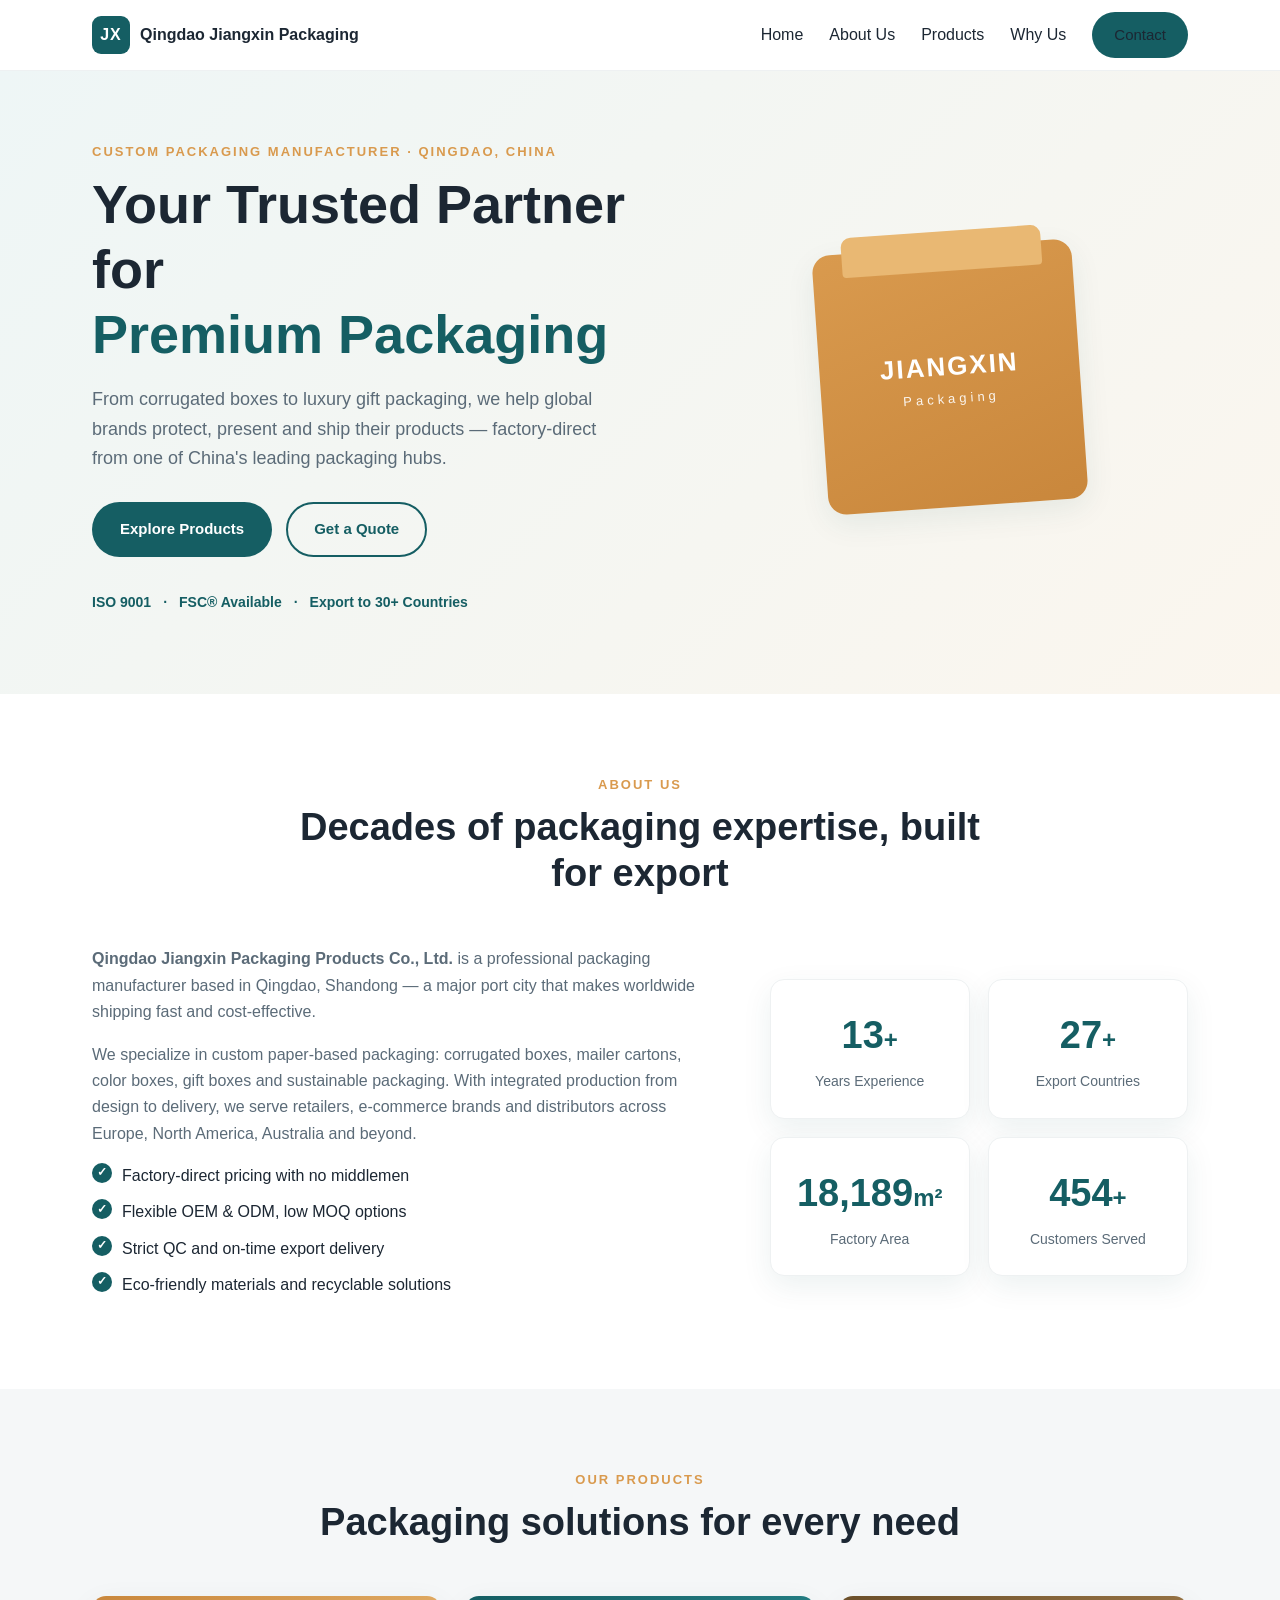
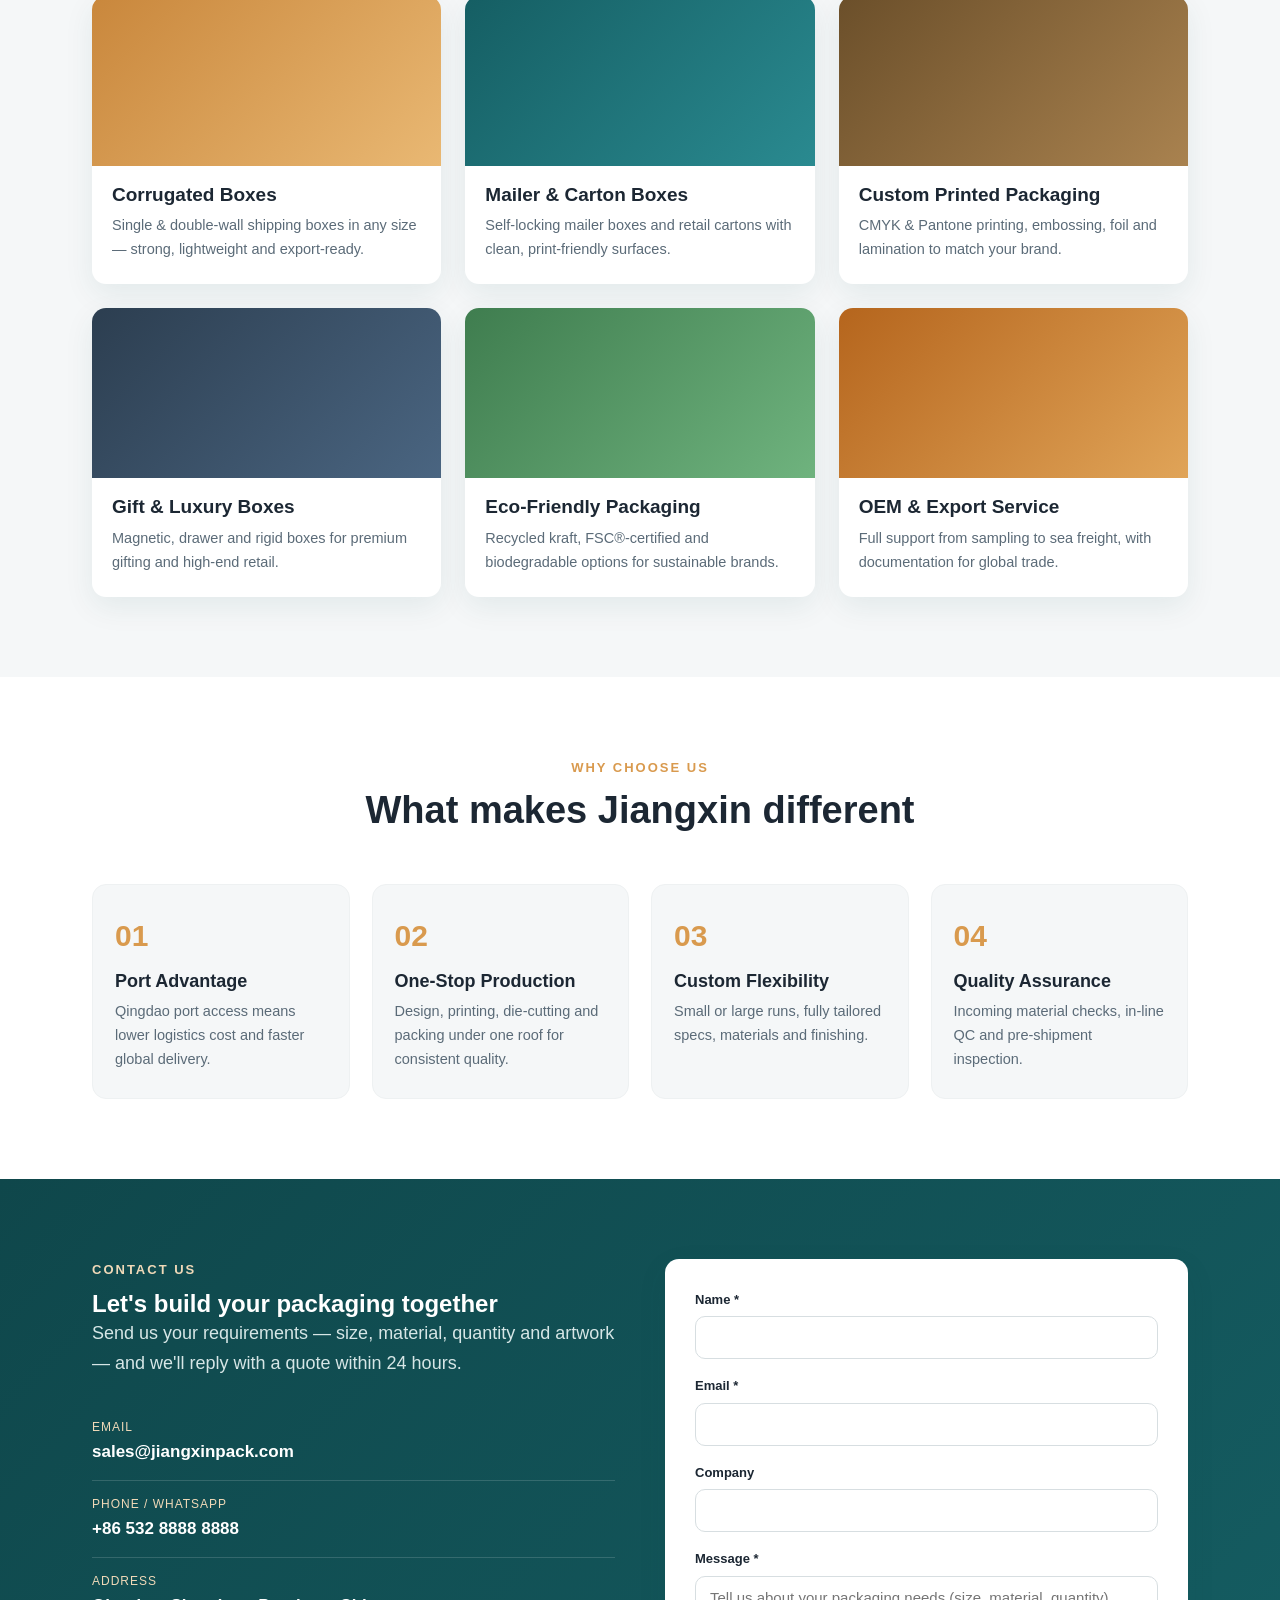
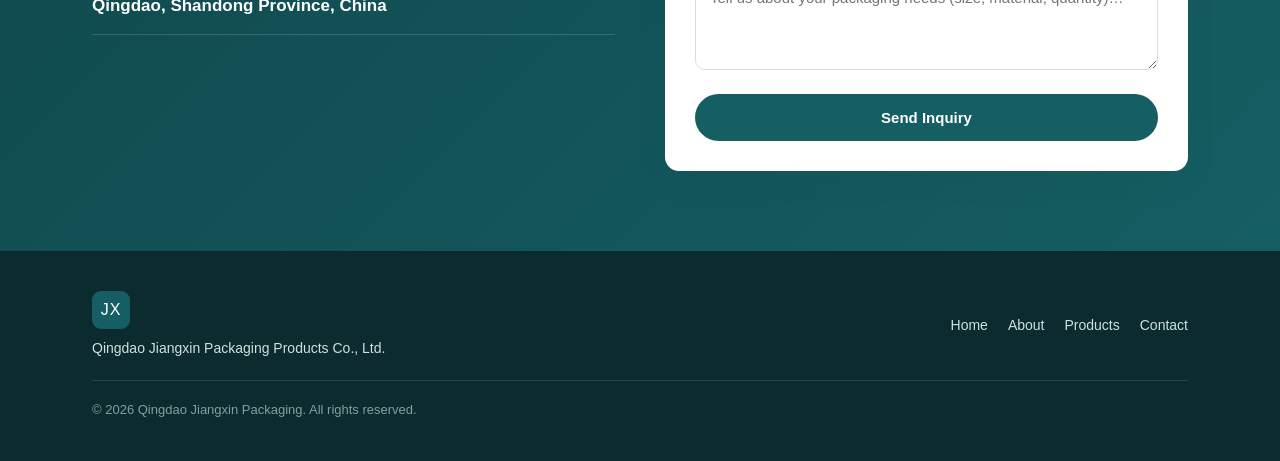
==== index.html @ e774b6d3 "initial website" ====
<!DOCTYPE html>
<html lang="en">
<head>
  <meta charset="UTF-8" />
  <meta name="viewport" content="width=device-width, initial-scale=1.0" />
  <!-- SEO: 把下面三项改成你们公司的真实信息 -->
  <title>Qingdao Jiangxin Packaging Products Co., Ltd. | Custom Packaging Manufacturer</title>
  <meta name="description" content="Qingdao Jiangxin Packaging Products Co., Ltd. is a trusted Chinese manufacturer of corrugated boxes, cartons, gift boxes and eco-friendly custom packaging for global brands." />
  <meta name="keywords" content="packaging manufacturer, corrugated box, custom packaging, gift box, eco packaging, Qingdao packaging, China packaging" />
  <link rel="stylesheet" href="styles.css" />
</head>
<body>

  <!-- ===================== 顶部导航 ===================== -->
  <header class="header" id="top">
    <div class="container nav">
      <a href="#top" class="logo">
        <span class="logo-mark">JX</span>
        <span class="logo-text">Qingdao Jiangxin Packaging</span>
      </a>

      <button class="nav-toggle" id="navToggle" aria-label="Open menu">
        <span></span><span></span><span></span>
      </button>

      <nav class="nav-links" id="navLinks">
        <a href="#home">Home</a>
        <a href="#about">About Us</a>
        <a href="#products">Products</a>
        <a href="#why">Why Us</a>
        <a href="#contact" class="btn btn-nav">Contact</a>
      </nav>
    </div>
  </header>

  <!-- ===================== 首页 Hero ===================== -->
  <section class="hero" id="home">
    <div class="container hero-inner">
      <div class="hero-copy">
        <p class="eyebrow">Custom Packaging Manufacturer · Qingdao, China</p>
        <h1>Your Trusted Partner for<br /><span class="accent">Premium Packaging</span></h1>
        <p class="lead">
          From corrugated boxes to luxury gift packaging, we help global brands
          protect, present and ship their products — factory-direct from one of
          China's leading packaging hubs.
        </p>
        <div class="hero-actions">
          <a href="#products" class="btn btn-primary">Explore Products</a>
          <a href="#contact" class="btn btn-ghost">Get a Quote</a>
        </div>
        <!-- 信任背书：可替换成你们的真实认证 logo -->
        <div class="trust">
          <span>ISO 9001</span><span>·</span><span>FSC® Available</span><span>·</span><span>Export to 30+ Countries</span>
        </div>
      </div>

      <!-- Hero 配图占位：替换成你们的工厂/产品实拍图，建议 1200x800 -->
      <div class="hero-art" aria-hidden="true">
        <div class="box-illustration">
          <div class="box-top"></div>
          <div class="box-body">
            <span>JIANGXIN</span>
            <small>Packaging</small>
          </div>
        </div>
      </div>
    </div>
  </section>

  <!-- ===================== 关于我们 ===================== -->
  <section class="section" id="about">
    <div class="container">
      <div class="section-head">
        <p class="eyebrow">About Us</p>
        <h2>Decades of packaging expertise, built for export</h2>
      </div>

      <div class="about-grid">
        <div class="about-text">
          <p>
            <strong>Qingdao Jiangxin Packaging Products Co., Ltd.</strong> is a
            professional packaging manufacturer based in Qingdao, Shandong —
            a major port city that makes worldwide shipping fast and cost-effective.
          </p>
          <p>
            We specialize in custom paper-based packaging: corrugated boxes,
            mailer cartons, color boxes, gift boxes and sustainable packaging.
            With integrated production from design to delivery, we serve
            retailers, e-commerce brands and distributors across Europe, North
            America, Australia and beyond.
          </p>
          <ul class="checklist">
            <li>Factory-direct pricing with no middlemen</li>
            <li>Flexible OEM &amp; ODM, low MOQ options</li>
            <li>Strict QC and on-time export delivery</li>
            <li>Eco-friendly materials and recyclable solutions</li>
          </ul>
        </div>

        <!-- 数据占位：替换成你们真实数字 -->
        <div class="stats">
          <div class="stat"><span class="num" data-target="15">0</span><span class="suffix">+</span><p>Years Experience</p></div>
          <div class="stat"><span class="num" data-target="30">0</span><span class="suffix">+</span><p>Export Countries</p></div>
          <div class="stat"><span class="num" data-target="20000">0</span><span class="suffix">m²</span><p>Factory Area</p></div>
          <div class="stat"><span class="num" data-target="500">0</span><span class="suffix">+</span><p>Customers Served</p></div>
        </div>
      </div>
    </div>
  </section>

  <!-- ===================== 产品 ===================== -->
  <section class="section section-alt" id="products">
    <div class="container">
      <div class="section-head">
        <p class="eyebrow">Our Products</p>
        <h2>Packaging solutions for every need</h2>
      </div>

      <div class="cards">
        <!-- 每张卡片：把 icon 下方的图片占位换成真实产品图 -->
        <article class="card">
          <div class="card-img ph-1"></div>
          <h3>Corrugated Boxes</h3>
          <p>Single &amp; double-wall shipping boxes in any size — strong, lightweight and export-ready.</p>
        </article>

        <article class="card">
          <div class="card-img ph-2"></div>
          <h3>Mailer &amp; Carton Boxes</h3>
          <p>Self-locking mailer boxes and retail cartons with clean, print-friendly surfaces.</p>
        </article>

        <article class="card">
          <div class="card-img ph-3"></div>
          <h3>Custom Printed Packaging</h3>
          <p>CMYK &amp; Pantone printing, embossing, foil and lamination to match your brand.</p>
        </article>

        <article class="card">
          <div class="card-img ph-4"></div>
          <h3>Gift &amp; Luxury Boxes</h3>
          <p>Magnetic, drawer and rigid boxes for premium gifting and high-end retail.</p>
        </article>

        <article class="card">
          <div class="card-img ph-5"></div>
          <h3>Eco-Friendly Packaging</h3>
          <p>Recycled kraft, FSC®-certified and biodegradable options for sustainable brands.</p>
        </article>

        <article class="card">
          <div class="card-img ph-6"></div>
          <h3>OEM &amp; Export Service</h3>
          <p>Full support from sampling to sea freight, with documentation for global trade.</p>
        </article>
      </div>
    </div>
  </section>

  <!-- ===================== 为什么选我们 ===================== -->
  <section class="section" id="why">
    <div class="container">
      <div class="section-head">
        <p class="eyebrow">Why Choose Us</p>
        <h2>What makes Jiangxin different</h2>
      </div>

      <div class="why-grid">
        <div class="why-item"><span class="why-num">01</span><h3>Port Advantage</h3><p>Qingdao port access means lower logistics cost and faster global delivery.</p></div>
        <div class="why-item"><span class="why-num">02</span><h3>One-Stop Production</h3><p>Design, printing, die-cutting and packing under one roof for consistent quality.</p></div>
        <div class="why-item"><span class="why-num">03</span><h3>Custom Flexibility</h3><p>Small or large runs, fully tailored specs, materials and finishing.</p></div>
        <div class="why-item"><span class="why-num">04</span><h3>Quality Assurance</h3><p>Incoming material checks, in-line QC and pre-shipment inspection.</p></div>
      </div>
    </div>
  </section>

  <!-- ===================== 联系我们 ===================== -->
  <section class="section section-contact" id="contact">
    <div class="container contact-grid">
      <div class="contact-info">
        <p class="eyebrow">Contact Us</p>
        <h2>Let's build your packaging together</h2>
        <p class="lead">Send us your requirements — size, material, quantity and artwork — and we'll reply with a quote within 24 hours.</p>

        <ul class="contact-list">
          <!-- 替换成你们真实联系方式 -->
          <li><span class="ci-label">Email</span><a href="mailto:sales@jiangxinpack.com">sales@jiangxinpack.com</a></li>
          <li><span class="ci-label">Phone / WhatsApp</span><a href="tel:+8653288888888">+86 532 8888 8888</a></li>
          <li><span class="ci-label">Address</span><span>Qingdao, Shandong Province, China</span></li>
        </ul>
      </div>

      <!-- 表单：部署后把 action 换成 Formspree 免费地址，即可真实收件；当前为演示 -->
      <form class="contact-form" id="contactForm" action="https://formspree.io/f/your-form-id" method="POST">
        <div class="field">
          <label for="name">Name *</label>
          <input type="text" id="name" name="name" required />
        </div>
        <div class="field">
          <label for="email">Email *</label>
          <input type="email" id="email" name="email" required />
        </div>
        <div class="field">
          <label for="company">Company</label>
          <input type="text" id="company" name="company" />
        </div>
        <div class="field">
          <label for="message">Message *</label>
          <textarea id="message" name="message" rows="4" required placeholder="Tell us about your packaging needs (size, material, quantity)…"></textarea>
        </div>
        <button type="submit" class="btn btn-primary btn-block">Send Inquiry</button>
        <p class="form-note" id="formNote" hidden>Thanks! Your message has been recorded. We'll reply shortly.</p>
      </form>
    </div>
  </section>

  <!-- ===================== 页脚 ===================== -->
  <footer class="footer">
    <div class="container footer-inner">
      <div>
        <span class="logo-mark">JX</span>
        <p class="footer-name">Qingdao Jiangxin Packaging Products Co., Ltd.</p>
      </div>
      <nav class="footer-links">
        <a href="#home">Home</a>
        <a href="#about">About</a>
        <a href="#products">Products</a>
        <a href="#contact">Contact</a>
      </nav>
      <p class="copyright">© <span id="year"></span> Qingdao Jiangxin Packaging. All rights reserved.</p>
    </div>
  </footer>

  <script src="script.js"></script>
</body>
</html>
---- styles.css ----
/* ===================== 基础变量 ===================== */
:root {
  --teal: #155e63;
  --teal-dark: #0f474b;
  --kraft: #d99a4e;
  --kraft-light: #f0d9b8;
  --ink: #1c2733;
  --muted: #5b6b78;
  --bg: #ffffff;
  --bg-alt: #f5f7f8;
  --radius: 14px;
  --shadow: 0 10px 30px rgba(15, 71, 75, 0.08);
  --max: 1140px;
}

* { margin: 0; padding: 0; box-sizing: border-box; }

html { scroll-behavior: smooth; }

body {
  font-family: "Segoe UI", Roboto, "Helvetica Neue", Arial, "PingFang SC", "Microsoft YaHei", sans-serif;
  color: var(--ink);
  background: var(--bg);
  line-height: 1.65;
  -webkit-font-smoothing: antialiased;
}

.container { width: 100%; max-width: var(--max); margin: 0 auto; padding: 0 22px; }

a { text-decoration: none; color: inherit; }

h1, h2, h3 { line-height: 1.2; font-weight: 700; }

.eyebrow {
  text-transform: uppercase;
  letter-spacing: 2px;
  font-size: 13px;
  font-weight: 700;
  color: var(--kraft);
  margin-bottom: 10px;
}

.lead { font-size: 18px; color: var(--muted); }

.accent { color: var(--teal); }

/* ===================== 按钮 ===================== */
.btn {
  display: inline-block;
  padding: 13px 26px;
  border-radius: 999px;
  font-weight: 600;
  font-size: 15px;
  cursor: pointer;
  border: 2px solid transparent;
  transition: all .2s ease;
}
.btn-primary { background: var(--teal); color: #fff; }
.btn-primary:hover { background: var(--teal-dark); transform: translateY(-2px); }
.btn-ghost { border-color: var(--teal); color: var(--teal); }
.btn-ghost:hover { background: var(--teal); color: #fff; }
.btn-nav { padding: 9px 20px; background: var(--teal); color: #fff; }
.btn-nav:hover { background: var(--teal-dark); }
.btn-block { width: 100%; }

/* ===================== 顶部导航 ===================== */
.header {
  position: sticky; top: 0; z-index: 50;
  background: rgba(255,255,255,.92);
  backdrop-filter: blur(8px);
  border-bottom: 1px solid #eef1f2;
}
.nav { display: flex; align-items: center; justify-content: space-between; height: 70px; }
.logo { display: flex; align-items: center; gap: 10px; font-weight: 700; }
.logo-mark {
  display: grid; place-items: center;
  width: 38px; height: 38px; border-radius: 9px;
  background: var(--teal); color: #fff; font-size: 16px; letter-spacing: 1px;
}
.logo-text { font-size: 16px; color: var(--ink); }
.nav-links { display: flex; align-items: center; gap: 26px; }
.nav-links a { font-weight: 500; color: var(--ink); transition: color .2s; }
.nav-links a:hover { color: var(--teal); }
.nav-toggle { display: none; flex-direction: column; gap: 5px; background: none; border: 0; cursor: pointer; }
.nav-toggle span { width: 26px; height: 3px; background: var(--ink); border-radius: 3px; transition: .3s; }

/* ===================== Hero ===================== */
.hero { background: linear-gradient(135deg, #eef6f6 0%, #fbf6ee 100%); padding: 70px 0 80px; }
.hero-inner { display: grid; grid-template-columns: 1.1fr .9fr; gap: 40px; align-items: center; }
.hero h1 { font-size: clamp(34px, 5vw, 54px); margin-bottom: 18px; }
.hero .lead { margin-bottom: 28px; max-width: 520px; }
.hero-actions { display: flex; gap: 14px; flex-wrap: wrap; }
.trust { margin-top: 34px; display: flex; align-items: center; gap: 12px; flex-wrap: wrap; color: var(--muted); font-size: 14px; font-weight: 600; }
.trust span:not(.trust span:only-child) { color: var(--teal); }

.hero-art { display: grid; place-items: center; }
.box-illustration {
  width: 260px; height: 260px; position: relative;
  background: linear-gradient(160deg, var(--kraft) 0%, #c9873c 100%);
  border-radius: 18px; box-shadow: var(--shadow);
  display: grid; place-items: center; transform: rotate(-4deg);
}
.box-top {
  position: absolute; top: -16px; left: 50%; transform: translateX(-50%) rotate(0);
  width: 200px; height: 40px; background: #e9b873; border-radius: 10px 10px 4px 4px;
}
.box-body { text-align: center; color: #fff; }
.box-body span { font-size: 26px; font-weight: 800; letter-spacing: 2px; }
.box-body small { display: block; font-size: 13px; letter-spacing: 4px; opacity: .9; }

/* ===================== 通用区块 ===================== */
.section { padding: 80px 0; }
.section-alt { background: var(--bg-alt); }
.section-head { text-align: center; max-width: 720px; margin: 0 auto 50px; }
.section-head h2 { font-size: clamp(26px, 3.5vw, 38px); }

/* ===================== 关于 ===================== */
.about-grid { display: grid; grid-template-columns: 1.2fr .8fr; gap: 50px; align-items: center; }
.about-text p { margin-bottom: 16px; color: var(--muted); }
.checklist { list-style: none; margin-top: 10px; }
.checklist li { position: relative; padding-left: 30px; margin-bottom: 10px; color: var(--ink); font-weight: 500; }
.checklist li::before {
  content: "✓"; position: absolute; left: 0; top: 0;
  width: 20px; height: 20px; background: var(--teal); color: #fff;
  border-radius: 50%; display: grid; place-items: center; font-size: 12px; font-weight: 700;
}
.stats { display: grid; grid-template-columns: 1fr 1fr; gap: 18px; }
.stat { background: #fff; border: 1px solid #eef1f2; border-radius: var(--radius); padding: 24px; text-align: center; box-shadow: var(--shadow); }
.stat .num { font-size: 38px; font-weight: 800; color: var(--teal); }
.stat .suffix { font-size: 24px; font-weight: 800; color: var(--teal); }
.stat p { color: var(--muted); font-size: 14px; margin-top: 4px; }

/* ===================== 产品卡片 ===================== */
.cards { display: grid; grid-template-columns: repeat(3, 1fr); gap: 24px; }
.card { background: #fff; border-radius: var(--radius); overflow: hidden; box-shadow: var(--shadow); transition: transform .2s; }
.card:hover { transform: translateY(-6px); }
.card-img { height: 170px; }
.ph-1 { background: linear-gradient(135deg, #c9873c, #e9b873); }
.ph-2 { background: linear-gradient(135deg, #155e63, #2a8a90); }
.ph-3 { background: linear-gradient(135deg, #6b4f2a, #a9824f); }
.ph-4 { background: linear-gradient(135deg, #2c3e50, #4a6581); }
.ph-5 { background: linear-gradient(135deg, #3f7d4f, #6fb37e); }
.ph-6 { background: linear-gradient(135deg, #b5651d, #e0a458); }
.card h3 { font-size: 19px; margin: 18px 20px 8px; }
.card p { color: var(--muted); font-size: 14.5px; padding: 0 20px 22px; }

/* ===================== 为什么选我们 ===================== */
.why-grid { display: grid; grid-template-columns: repeat(4, 1fr); gap: 22px; }
.why-item { padding: 26px 22px; border-radius: var(--radius); background: var(--bg-alt); border: 1px solid #eef1f2; }
.why-num { font-size: 30px; font-weight: 800; color: var(--kraft); }
.why-item h3 { font-size: 18px; margin: 10px 0 8px; }
.why-item p { color: var(--muted); font-size: 14.5px; }

/* ===================== 联系 ===================== */
.section-contact { background: linear-gradient(135deg, var(--teal-dark), var(--teal)); color: #fff; }
.section-contact .eyebrow { color: var(--kraft-light); }
.section-contact .lead { color: #d6e6e6; }
.contact-grid { display: grid; grid-template-columns: 1fr 1fr; gap: 50px; align-items: start; }
.contact-list { list-style: none; margin-top: 26px; }
.contact-list li { padding: 14px 0; border-bottom: 1px solid rgba(255,255,255,.15); display: flex; flex-direction: column; }
.ci-label { font-size: 12px; text-transform: uppercase; letter-spacing: 1px; color: var(--kraft-light); }
.contact-list a, .contact-list span:last-child { font-size: 17px; font-weight: 600; color: #fff; }
.contact-list a:hover { color: var(--kraft-light); }

.contact-form { background: #fff; border-radius: var(--radius); padding: 30px; box-shadow: var(--shadow); }
.field { margin-bottom: 16px; }
.field label { display: block; font-size: 13px; font-weight: 600; color: var(--ink); margin-bottom: 6px; }
.field input, .field textarea {
  width: 100%; padding: 12px 14px; border: 1px solid #d7dee1; border-radius: 10px;
  font-family: inherit; font-size: 15px; color: var(--ink); resize: vertical;
}
.field input:focus, .field textarea:focus { outline: none; border-color: var(--teal); }
.form-note { margin-top: 12px; color: #2c7a3f; font-weight: 600; font-size: 14px; }

/* ===================== 页脚 ===================== */
.footer { background: #0c2b2e; color: #cfe0e0; padding: 40px 0; }
.footer-inner { display: flex; flex-wrap: wrap; gap: 20px; align-items: center; justify-content: space-between; }
.footer-name { font-size: 14px; margin-top: 8px; }
.footer-links { display: flex; gap: 20px; }
.footer-links a { color: #cfe0e0; font-size: 14px; }
.footer-links a:hover { color: #fff; }
.copyright { width: 100%; font-size: 13px; color: #7fa0a0; border-top: 1px solid rgba(255,255,255,.1); padding-top: 18px; }

/* ===================== 响应式 ===================== */
@media (max-width: 900px) {
  .hero-inner, .about-grid, .contact-grid { grid-template-columns: 1fr; }
  .cards { grid-template-columns: repeat(2, 1fr); }
  .why-grid { grid-template-columns: repeat(2, 1fr); }
  .hero-art { order: -1; }
}
@media (max-width: 640px) {
  .nav-links {
    position: absolute; top: 70px; left: 0; right: 0;
    background: #fff; flex-direction: column; gap: 0; padding: 10px 22px 18px;
    border-bottom: 1px solid #eef1f2; display: none;
  }
  .nav-links.open { display: flex; }
  .nav-links a { padding: 12px 0; width: 100%; }
  .nav-toggle { display: flex; }
  .cards, .why-grid, .stats { grid-template-columns: 1fr; }
  .section { padding: 56px 0; }
}

/* 入场动画 */
.reveal { opacity: 0; transform: translateY(24px); transition: opacity .6s ease, transform .6s ease; }
.reveal.show { opacity: 1; transform: none; }
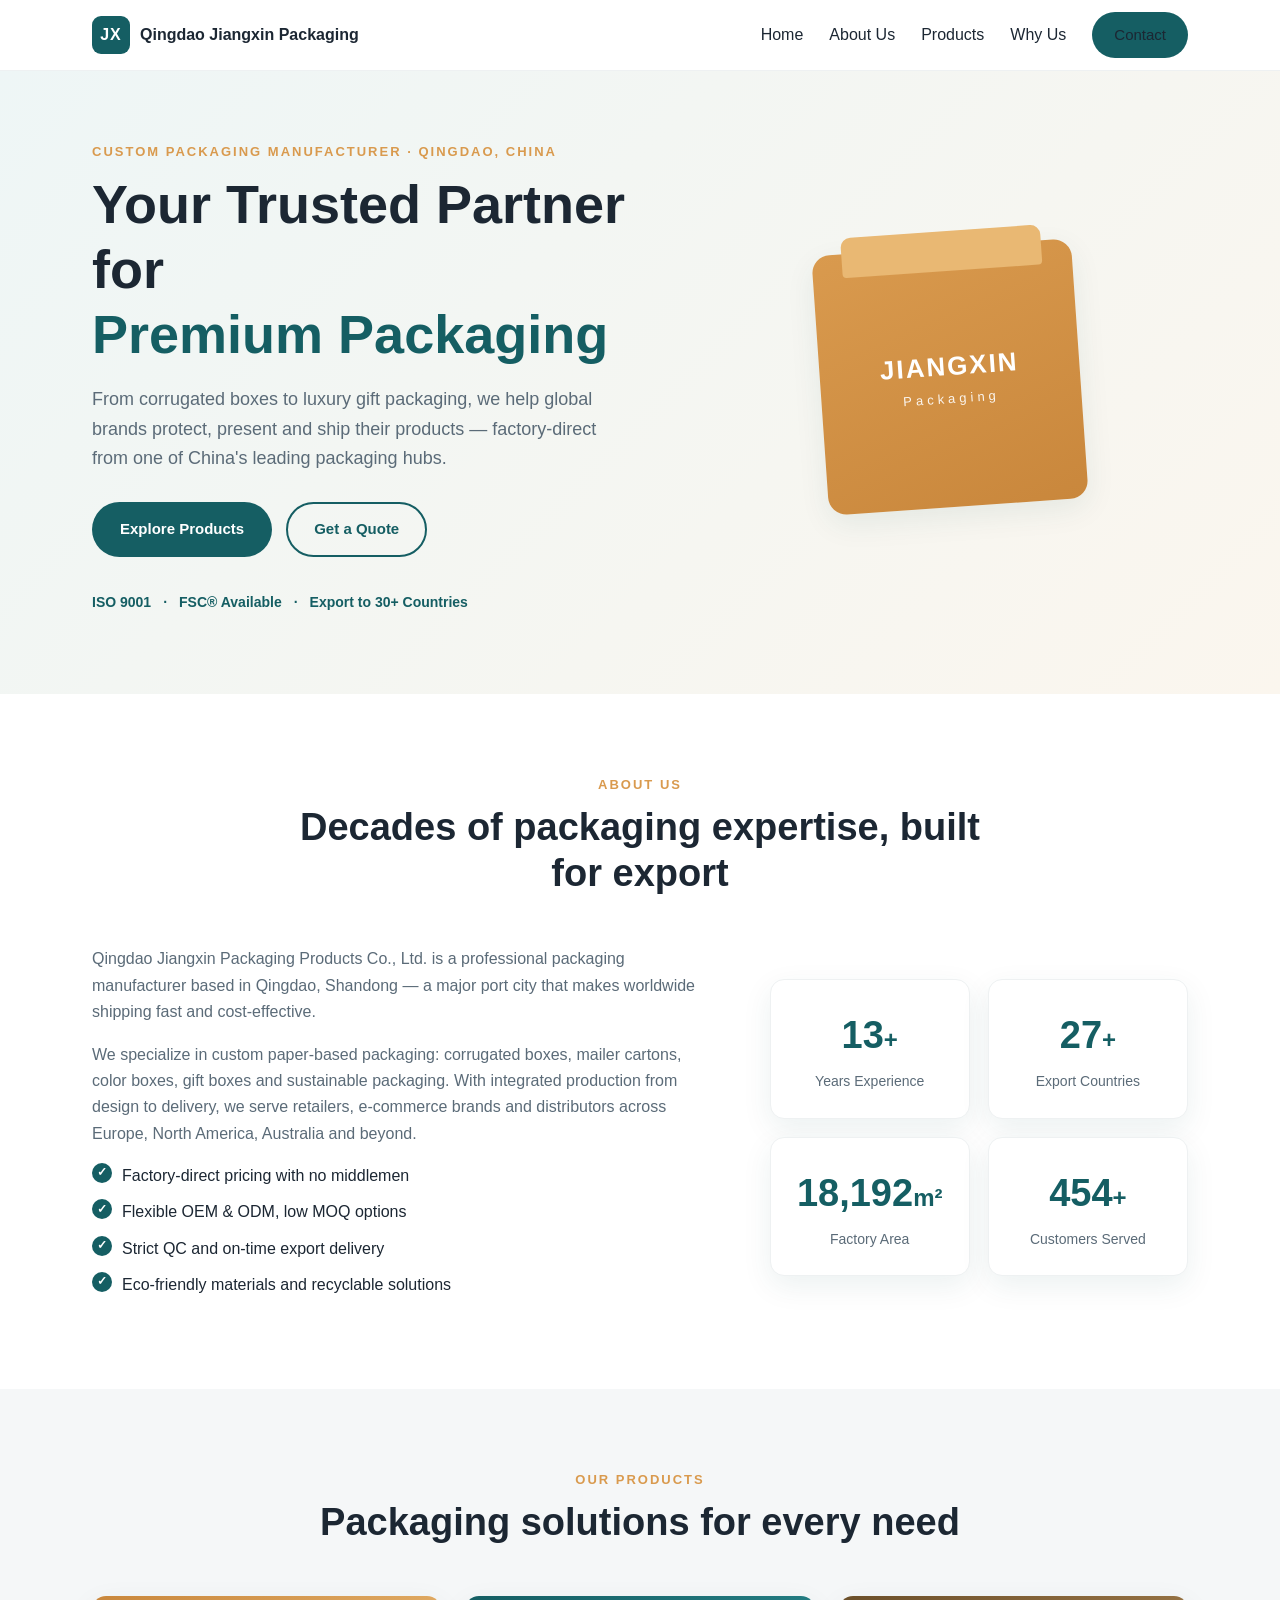
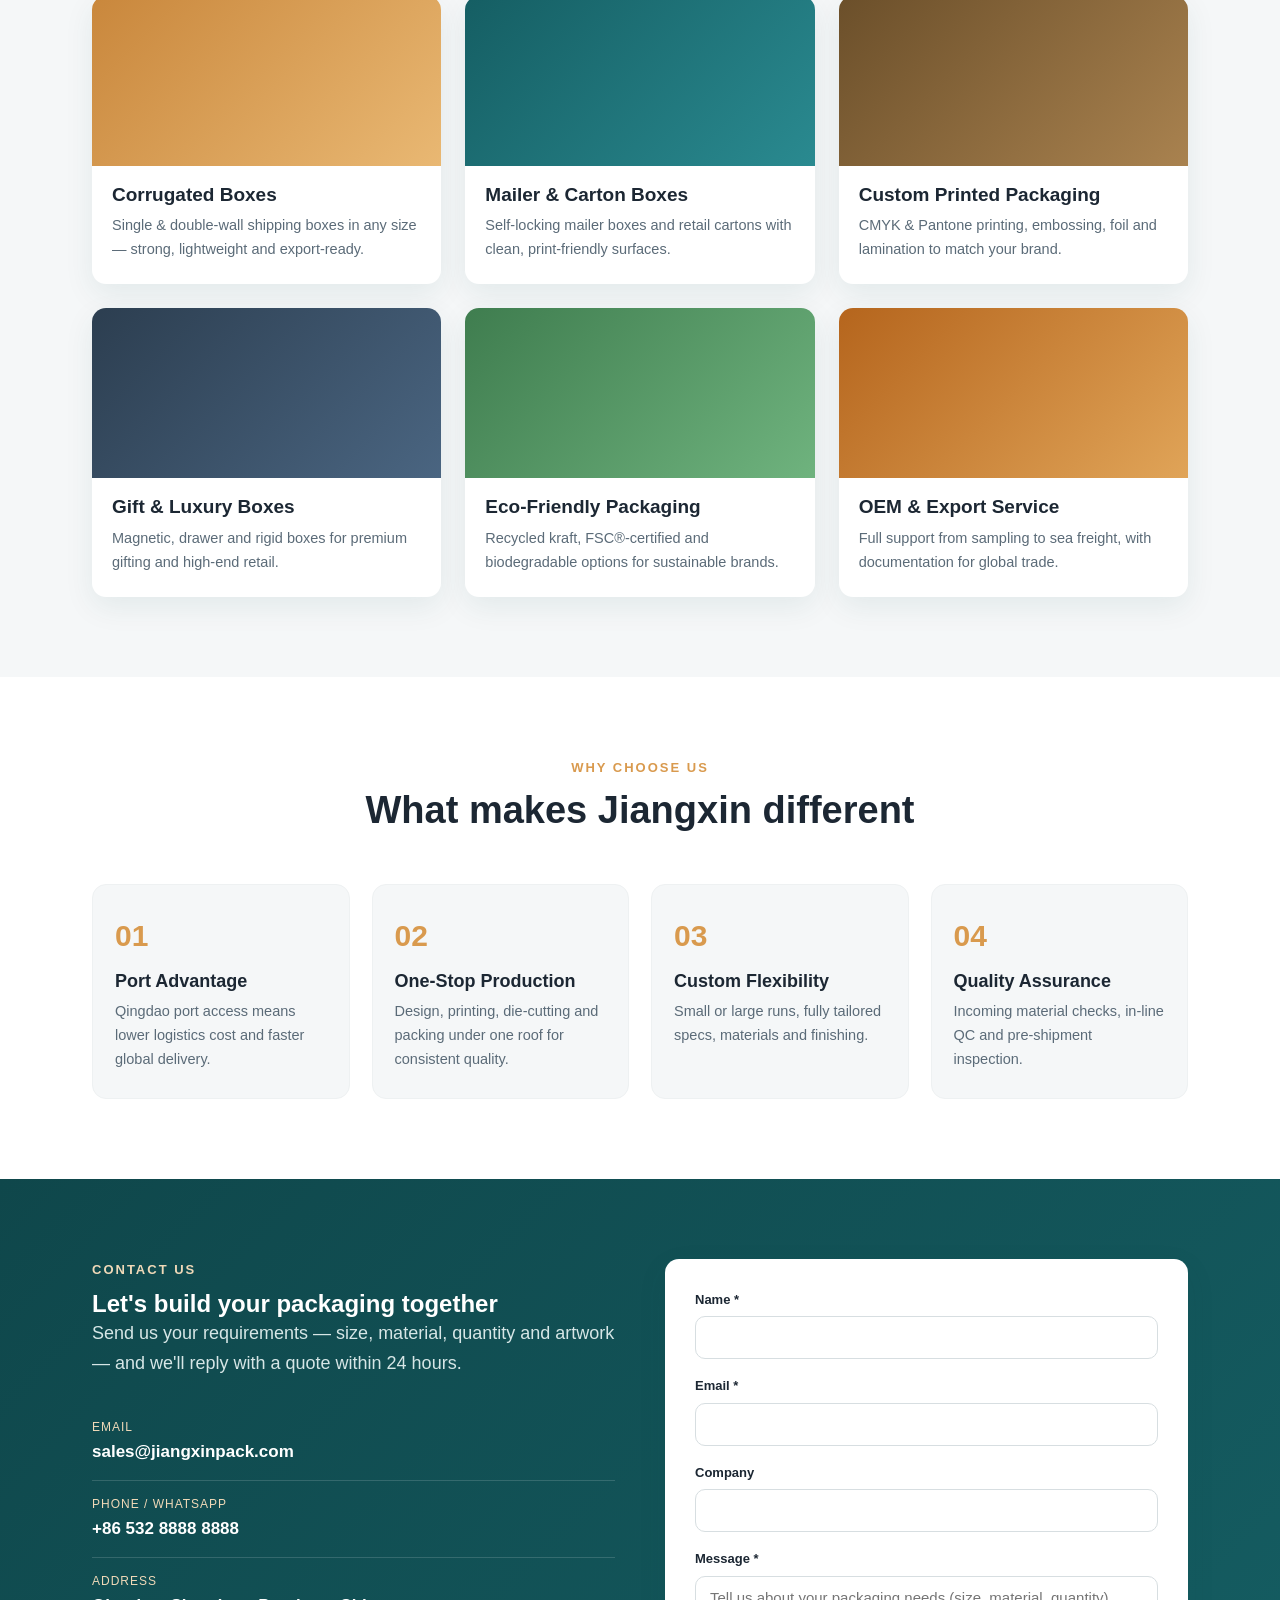
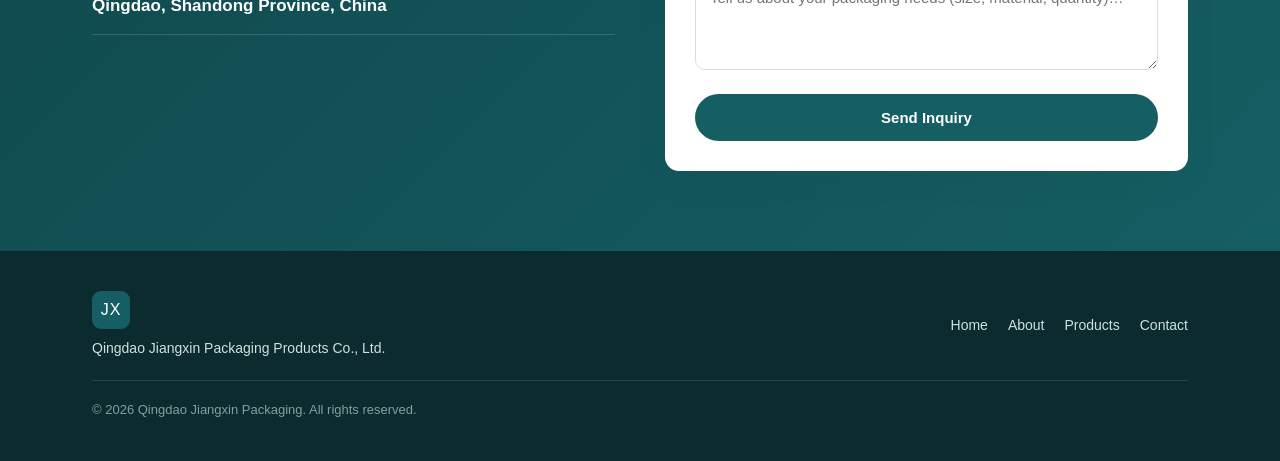
==== commit a7294a78: "Add files via upload" ====
--- a/index.html
+++ b/index.html
@@ -3,7 +3,7 @@
 <head>
   <meta charset="UTF-8" />
   <meta name="viewport" content="width=device-width, initial-scale=1.0" />
-  <!-- SEO: 把下面三项改成你们公司的真实信息 -->
+  <!-- SEO: 改这里 -->
   <title>Qingdao Jiangxin Packaging Products Co., Ltd. | Custom Packaging Manufacturer</title>
   <meta name="description" content="Qingdao Jiangxin Packaging Products Co., Ltd. is a trusted Chinese manufacturer of corrugated boxes, cartons, gift boxes and eco-friendly custom packaging for global brands." />
   <meta name="keywords" content="packaging manufacturer, corrugated box, custom packaging, gift box, eco packaging, Qingdao packaging, China packaging" />
@@ -16,7 +16,7 @@
     <div class="container nav">
       <a href="#top" class="logo">
         <span class="logo-mark">JX</span>
-        <span class="logo-text">Qingdao Jiangxin Packaging</span>
+        <span class="logo-text" id="logoText">Qingdao Jiangxin Packaging</span>
       </a>
 
       <button class="nav-toggle" id="navToggle" aria-label="Open menu">
@@ -33,193 +33,15 @@
     </div>
   </header>
 
-  <!-- ===================== 首页 Hero ===================== -->
-  <section class="hero" id="home">
-    <div class="container hero-inner">
-      <div class="hero-copy">
-        <p class="eyebrow">Custom Packaging Manufacturer · Qingdao, China</p>
-        <h1>Your Trusted Partner for<br /><span class="accent">Premium Packaging</span></h1>
-        <p class="lead">
-          From corrugated boxes to luxury gift packaging, we help global brands
-          protect, present and ship their products — factory-direct from one of
-          China's leading packaging hubs.
-        </p>
-        <div class="hero-actions">
-          <a href="#products" class="btn btn-primary">Explore Products</a>
-          <a href="#contact" class="btn btn-ghost">Get a Quote</a>
-        </div>
-        <!-- 信任背书：可替换成你们的真实认证 logo -->
-        <div class="trust">
-          <span>ISO 9001</span><span>·</span><span>FSC® Available</span><span>·</span><span>Export to 30+ Countries</span>
-        </div>
-      </div>
-
-      <!-- Hero 配图占位：替换成你们的工厂/产品实拍图，建议 1200x800 -->
-      <div class="hero-art" aria-hidden="true">
-        <div class="box-illustration">
-          <div class="box-top"></div>
-          <div class="box-body">
-            <span>JIANGXIN</span>
-            <small>Packaging</small>
-          </div>
-        </div>
-      </div>
-    </div>
-  </section>
-
-  <!-- ===================== 关于我们 ===================== -->
-  <section class="section" id="about">
-    <div class="container">
-      <div class="section-head">
-        <p class="eyebrow">About Us</p>
-        <h2>Decades of packaging expertise, built for export</h2>
-      </div>
-
-      <div class="about-grid">
-        <div class="about-text">
-          <p>
-            <strong>Qingdao Jiangxin Packaging Products Co., Ltd.</strong> is a
-            professional packaging manufacturer based in Qingdao, Shandong —
-            a major port city that makes worldwide shipping fast and cost-effective.
-          </p>
-          <p>
-            We specialize in custom paper-based packaging: corrugated boxes,
-            mailer cartons, color boxes, gift boxes and sustainable packaging.
-            With integrated production from design to delivery, we serve
-            retailers, e-commerce brands and distributors across Europe, North
-            America, Australia and beyond.
-          </p>
-          <ul class="checklist">
-            <li>Factory-direct pricing with no middlemen</li>
-            <li>Flexible OEM &amp; ODM, low MOQ options</li>
-            <li>Strict QC and on-time export delivery</li>
-            <li>Eco-friendly materials and recyclable solutions</li>
-          </ul>
-        </div>
-
-        <!-- 数据占位：替换成你们真实数字 -->
-        <div class="stats">
-          <div class="stat"><span class="num" data-target="15">0</span><span class="suffix">+</span><p>Years Experience</p></div>
-          <div class="stat"><span class="num" data-target="30">0</span><span class="suffix">+</span><p>Export Countries</p></div>
-          <div class="stat"><span class="num" data-target="20000">0</span><span class="suffix">m²</span><p>Factory Area</p></div>
-          <div class="stat"><span class="num" data-target="500">0</span><span class="suffix">+</span><p>Customers Served</p></div>
-        </div>
-      </div>
-    </div>
-  </section>
-
-  <!-- ===================== 产品 ===================== -->
-  <section class="section section-alt" id="products">
-    <div class="container">
-      <div class="section-head">
-        <p class="eyebrow">Our Products</p>
-        <h2>Packaging solutions for every need</h2>
-      </div>
-
-      <div class="cards">
-        <!-- 每张卡片：把 icon 下方的图片占位换成真实产品图 -->
-        <article class="card">
-          <div class="card-img ph-1"></div>
-          <h3>Corrugated Boxes</h3>
-          <p>Single &amp; double-wall shipping boxes in any size — strong, lightweight and export-ready.</p>
-        </article>
-
-        <article class="card">
-          <div class="card-img ph-2"></div>
-          <h3>Mailer &amp; Carton Boxes</h3>
-          <p>Self-locking mailer boxes and retail cartons with clean, print-friendly surfaces.</p>
-        </article>
-
-        <article class="card">
-          <div class="card-img ph-3"></div>
-          <h3>Custom Printed Packaging</h3>
-          <p>CMYK &amp; Pantone printing, embossing, foil and lamination to match your brand.</p>
-        </article>
-
-        <article class="card">
-          <div class="card-img ph-4"></div>
-          <h3>Gift &amp; Luxury Boxes</h3>
-          <p>Magnetic, drawer and rigid boxes for premium gifting and high-end retail.</p>
-        </article>
-
-        <article class="card">
-          <div class="card-img ph-5"></div>
-          <h3>Eco-Friendly Packaging</h3>
-          <p>Recycled kraft, FSC®-certified and biodegradable options for sustainable brands.</p>
-        </article>
-
-        <article class="card">
-          <div class="card-img ph-6"></div>
-          <h3>OEM &amp; Export Service</h3>
-          <p>Full support from sampling to sea freight, with documentation for global trade.</p>
-        </article>
-      </div>
-    </div>
-  </section>
-
-  <!-- ===================== 为什么选我们 ===================== -->
-  <section class="section" id="why">
-    <div class="container">
-      <div class="section-head">
-        <p class="eyebrow">Why Choose Us</p>
-        <h2>What makes Jiangxin different</h2>
-      </div>
-
-      <div class="why-grid">
-        <div class="why-item"><span class="why-num">01</span><h3>Port Advantage</h3><p>Qingdao port access means lower logistics cost and faster global delivery.</p></div>
-        <div class="why-item"><span class="why-num">02</span><h3>One-Stop Production</h3><p>Design, printing, die-cutting and packing under one roof for consistent quality.</p></div>
-        <div class="why-item"><span class="why-num">03</span><h3>Custom Flexibility</h3><p>Small or large runs, fully tailored specs, materials and finishing.</p></div>
-        <div class="why-item"><span class="why-num">04</span><h3>Quality Assurance</h3><p>Incoming material checks, in-line QC and pre-shipment inspection.</p></div>
-      </div>
-    </div>
-  </section>
-
-  <!-- ===================== 联系我们 ===================== -->
-  <section class="section section-contact" id="contact">
-    <div class="container contact-grid">
-      <div class="contact-info">
-        <p class="eyebrow">Contact Us</p>
-        <h2>Let's build your packaging together</h2>
-        <p class="lead">Send us your requirements — size, material, quantity and artwork — and we'll reply with a quote within 24 hours.</p>
-
-        <ul class="contact-list">
-          <!-- 替换成你们真实联系方式 -->
-          <li><span class="ci-label">Email</span><a href="mailto:sales@jiangxinpack.com">sales@jiangxinpack.com</a></li>
-          <li><span class="ci-label">Phone / WhatsApp</span><a href="tel:+8653288888888">+86 532 8888 8888</a></li>
-          <li><span class="ci-label">Address</span><span>Qingdao, Shandong Province, China</span></li>
-        </ul>
-      </div>
-
-      <!-- 表单：部署后把 action 换成 Formspree 免费地址，即可真实收件；当前为演示 -->
-      <form class="contact-form" id="contactForm" action="https://formspree.io/f/your-form-id" method="POST">
-        <div class="field">
-          <label for="name">Name *</label>
-          <input type="text" id="name" name="name" required />
-        </div>
-        <div class="field">
-          <label for="email">Email *</label>
-          <input type="email" id="email" name="email" required />
-        </div>
-        <div class="field">
-          <label for="company">Company</label>
-          <input type="text" id="company" name="company" />
-        </div>
-        <div class="field">
-          <label for="message">Message *</label>
-          <textarea id="message" name="message" rows="4" required placeholder="Tell us about your packaging needs (size, material, quantity)…"></textarea>
-        </div>
-        <button type="submit" class="btn btn-primary btn-block">Send Inquiry</button>
-        <p class="form-note" id="formNote" hidden>Thanks! Your message has been recorded. We'll reply shortly.</p>
-      </form>
-    </div>
-  </section>
+  <!-- ===================== 内容区（由 script.js 从 content.json 渲染） ===================== -->
+  <main id="app"></main>
 
   <!-- ===================== 页脚 ===================== -->
   <footer class="footer">
     <div class="container footer-inner">
       <div>
         <span class="logo-mark">JX</span>
-        <p class="footer-name">Qingdao Jiangxin Packaging Products Co., Ltd.</p>
+        <p class="footer-name" id="footerName">Qingdao Jiangxin Packaging Products Co., Ltd.</p>
       </div>
       <nav class="footer-links">
         <a href="#home">Home</a>
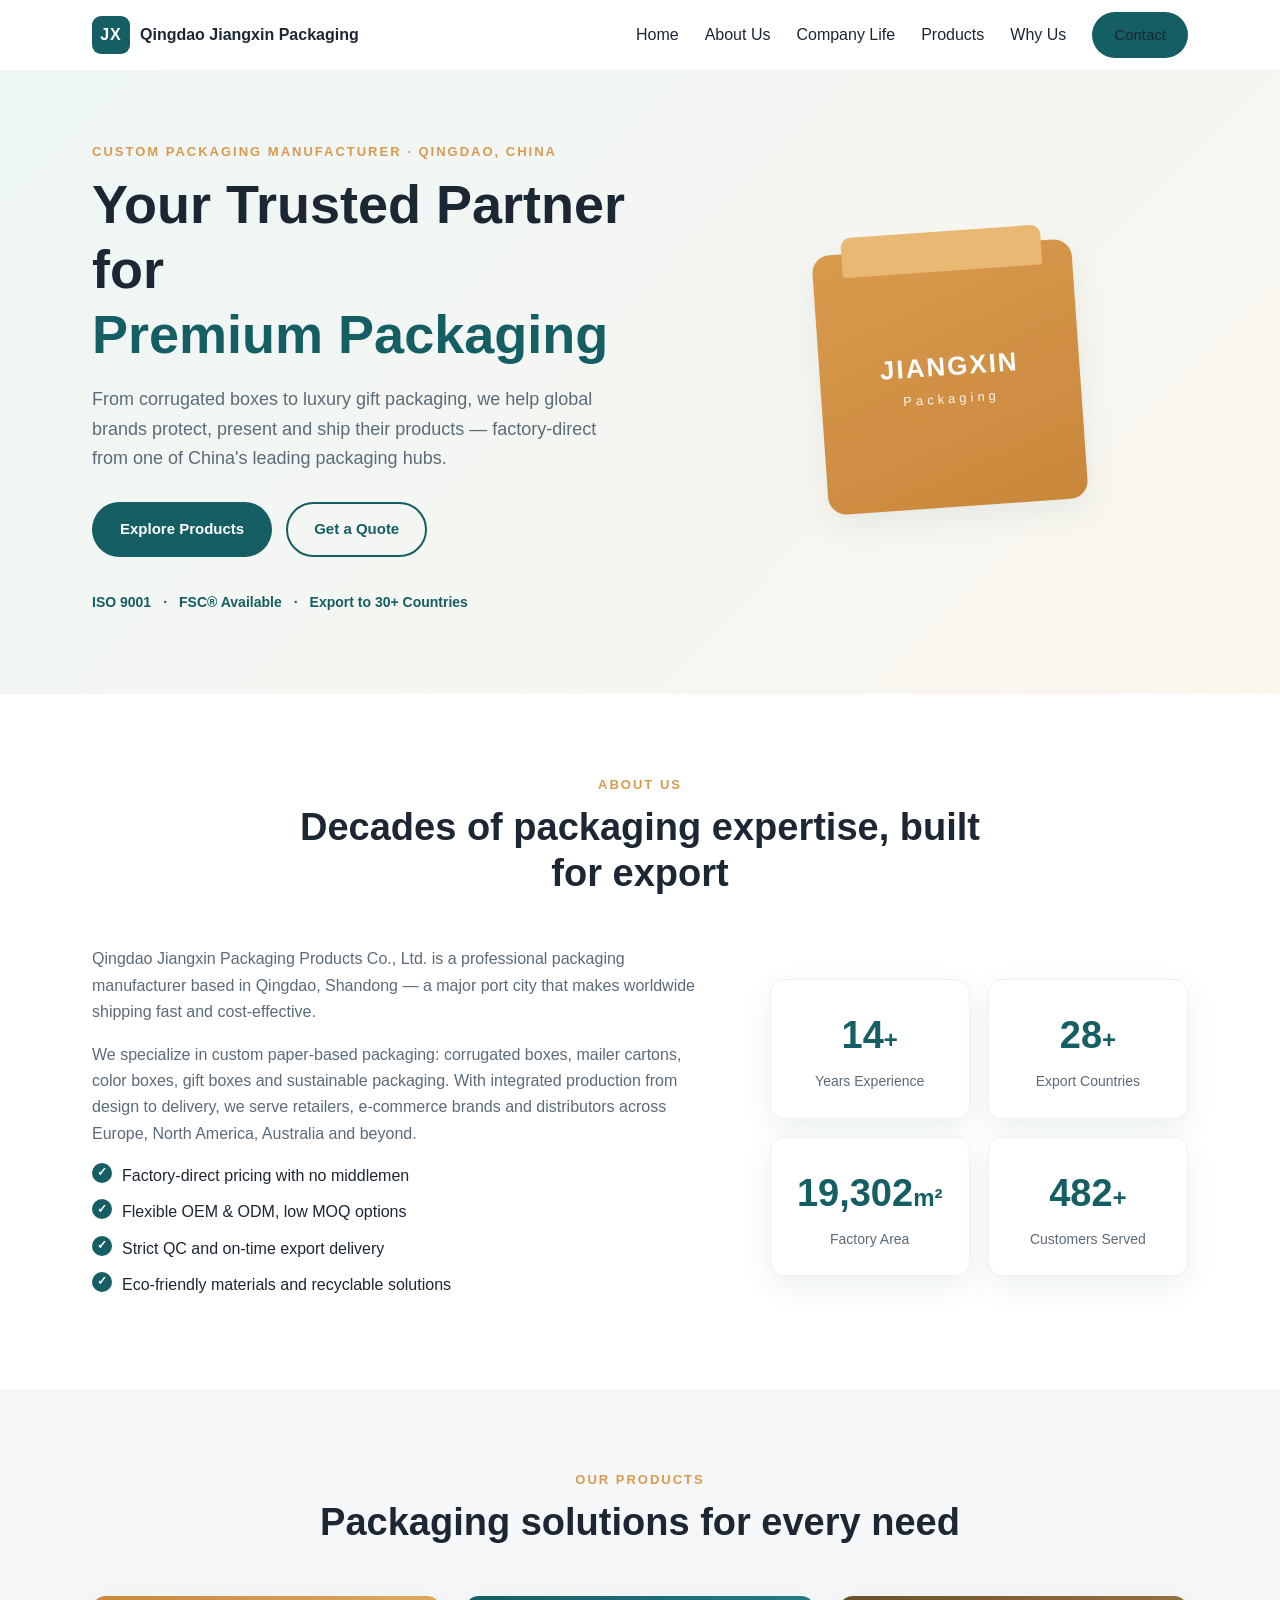
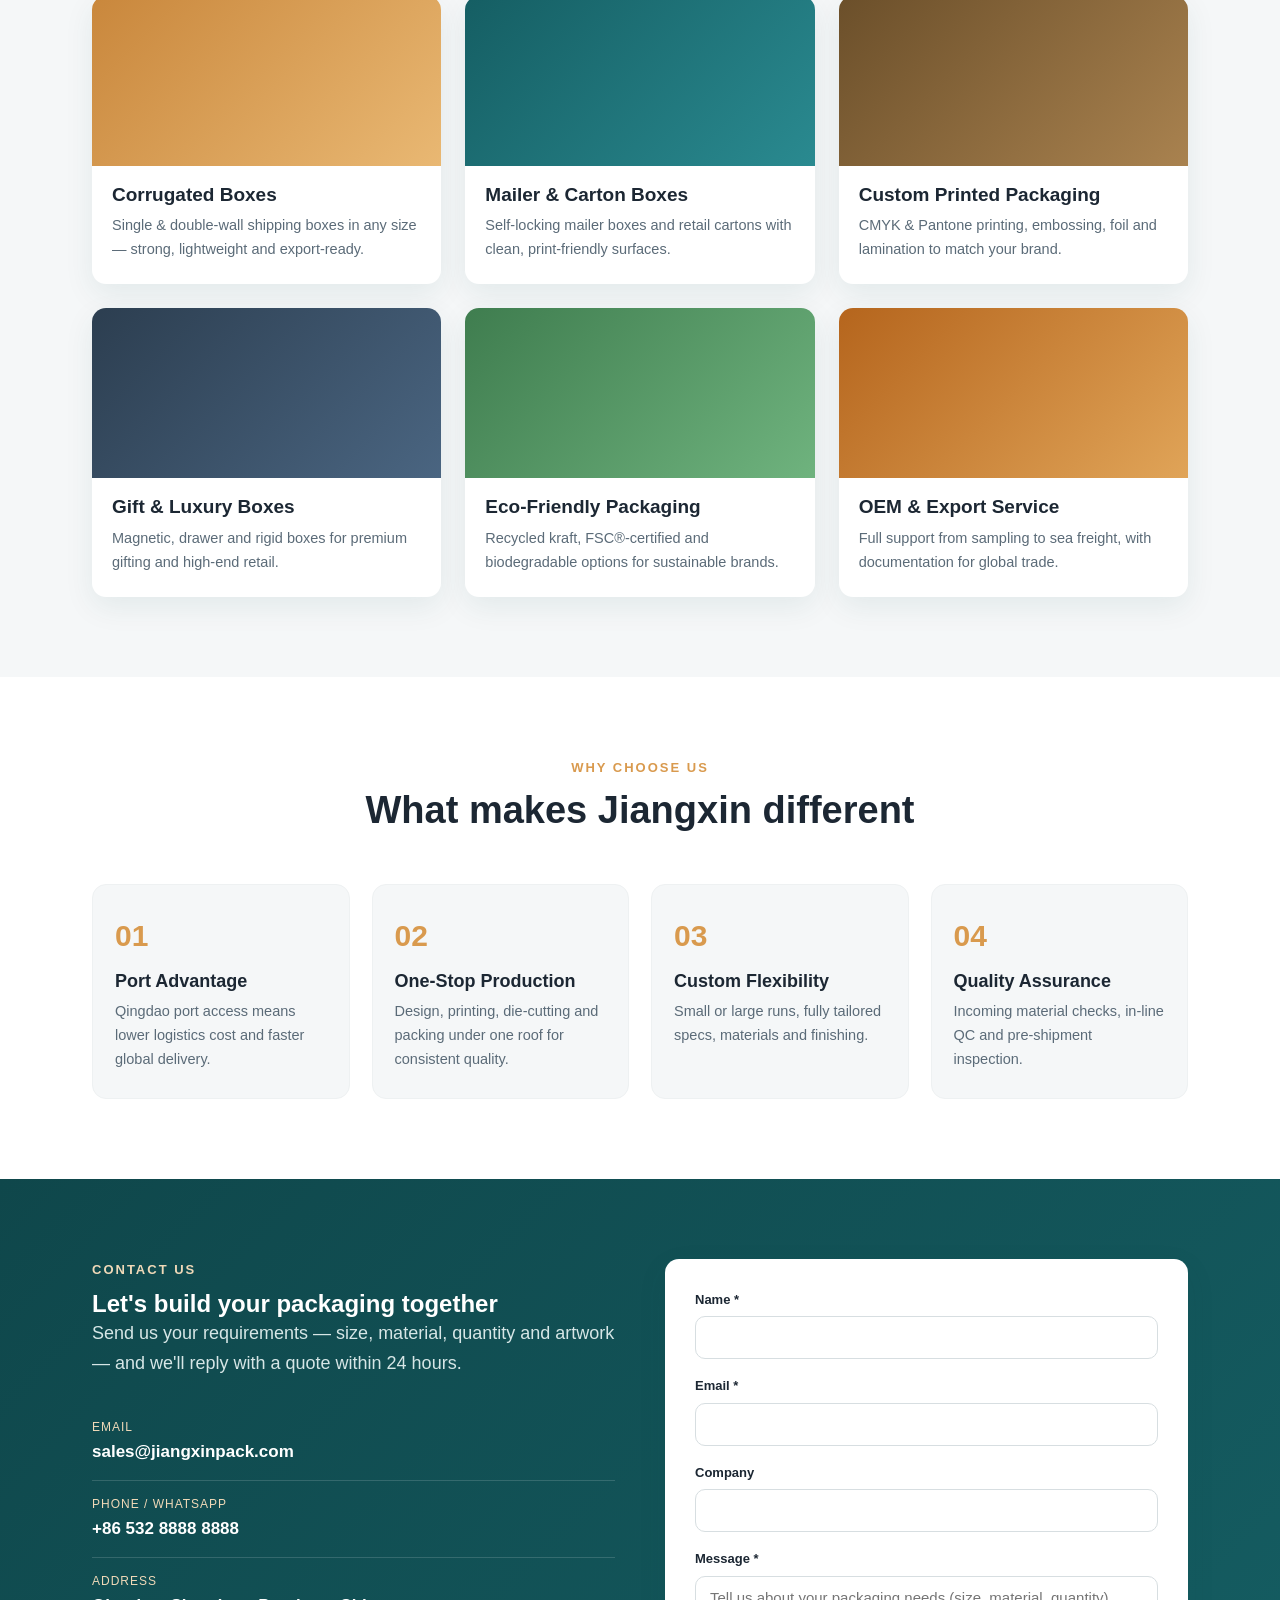
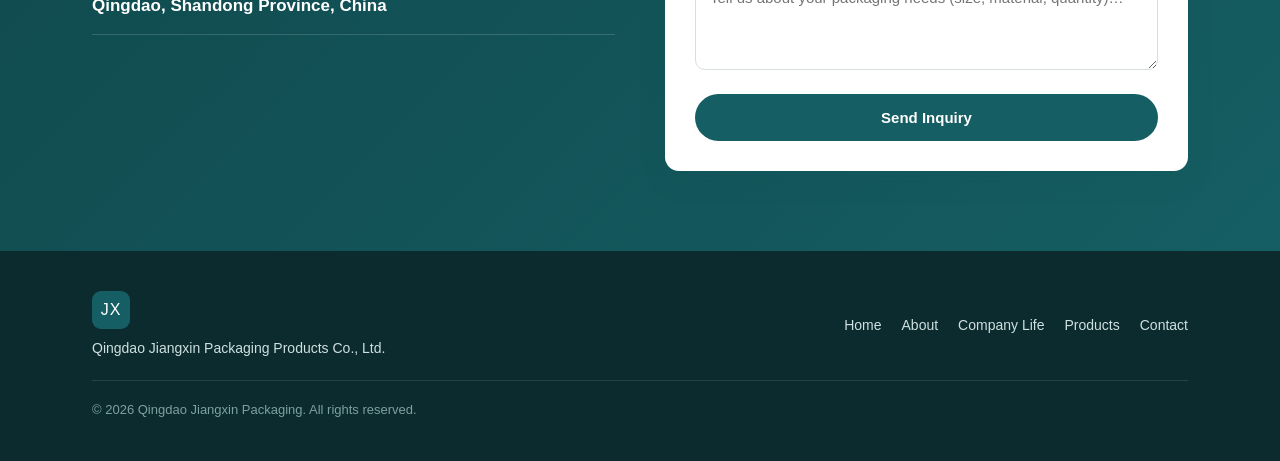
==== commit 6ed4f7af: "index.html" ====
--- a/index.html
+++ b/index.html
@@ -26,6 +26,7 @@
       <nav class="nav-links" id="navLinks">
         <a href="#home">Home</a>
         <a href="#about">About Us</a>
+        <a href="gallery.html">Company Life</a>
         <a href="#products">Products</a>
         <a href="#why">Why Us</a>
         <a href="#contact" class="btn btn-nav">Contact</a>
@@ -46,6 +47,7 @@
       <nav class="footer-links">
         <a href="#home">Home</a>
         <a href="#about">About</a>
+        <a href="gallery.html">Company Life</a>
         <a href="#products">Products</a>
         <a href="#contact">Contact</a>
       </nav>
